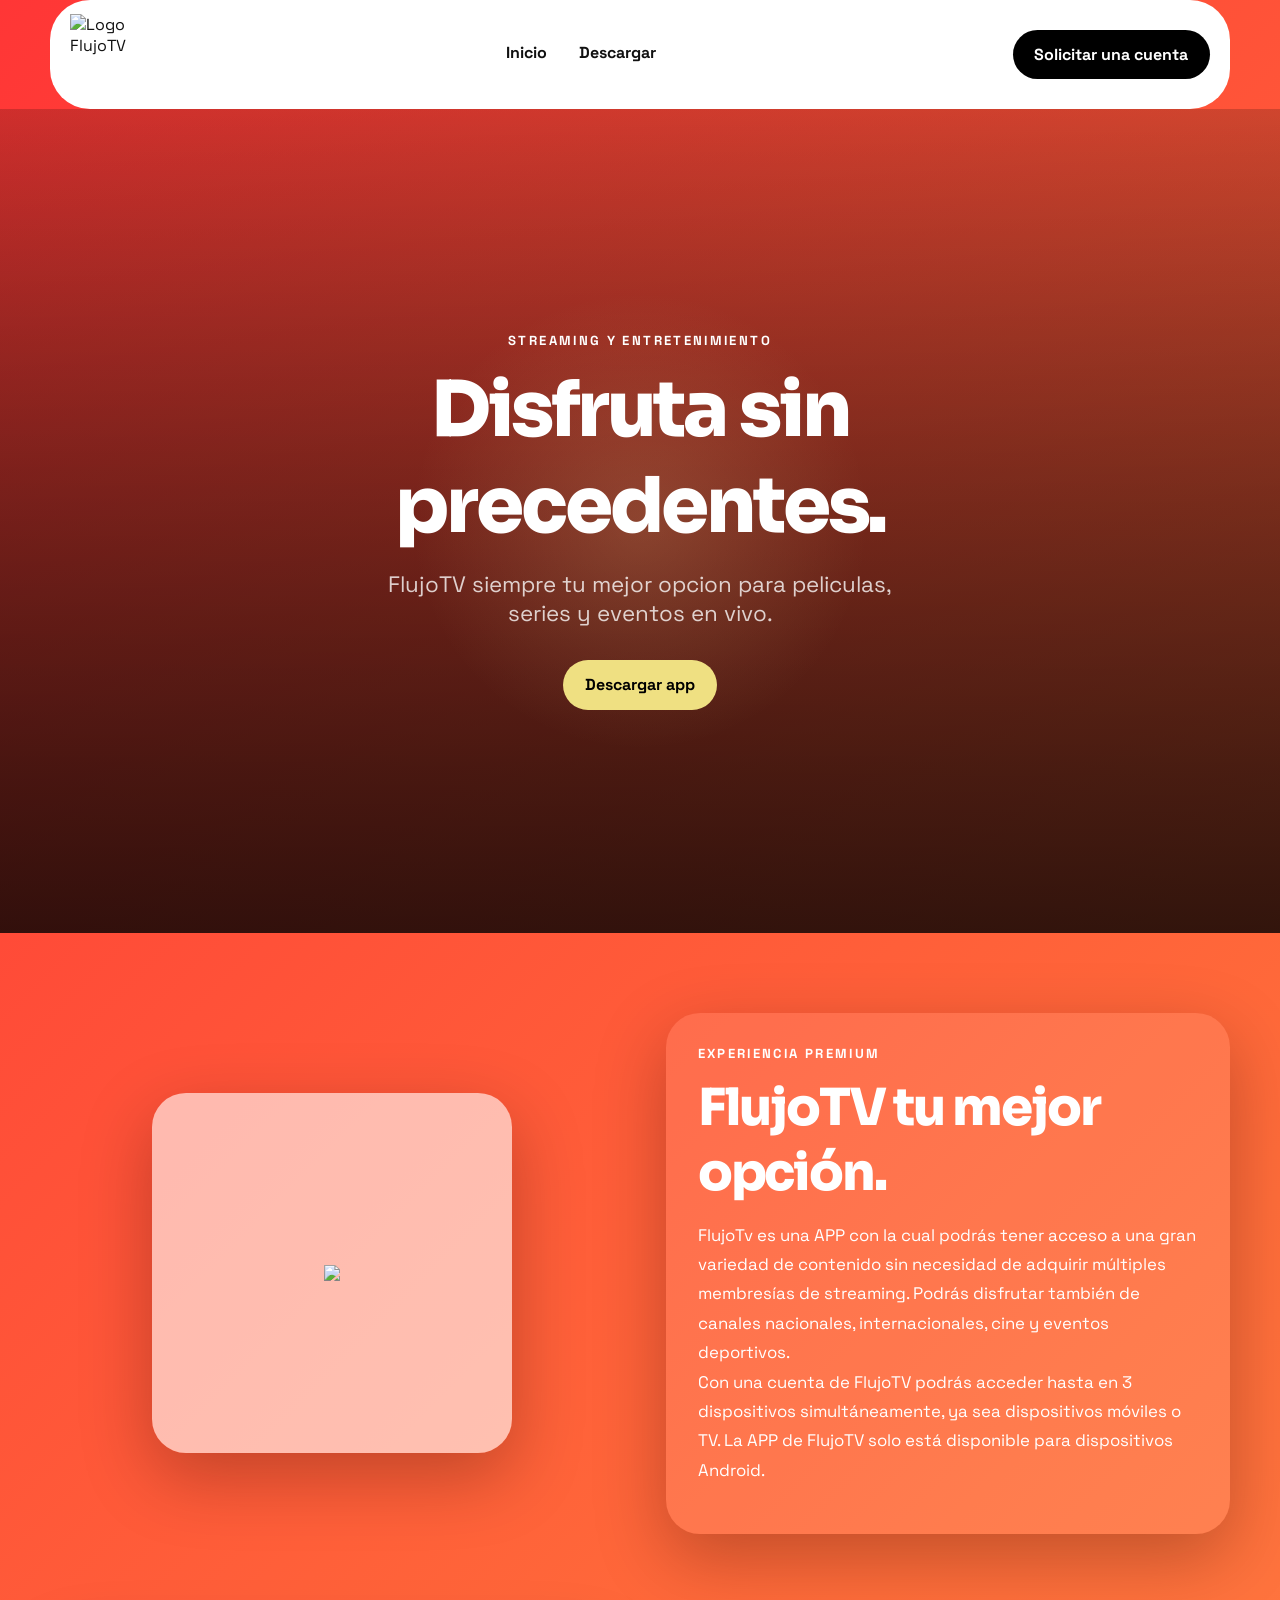
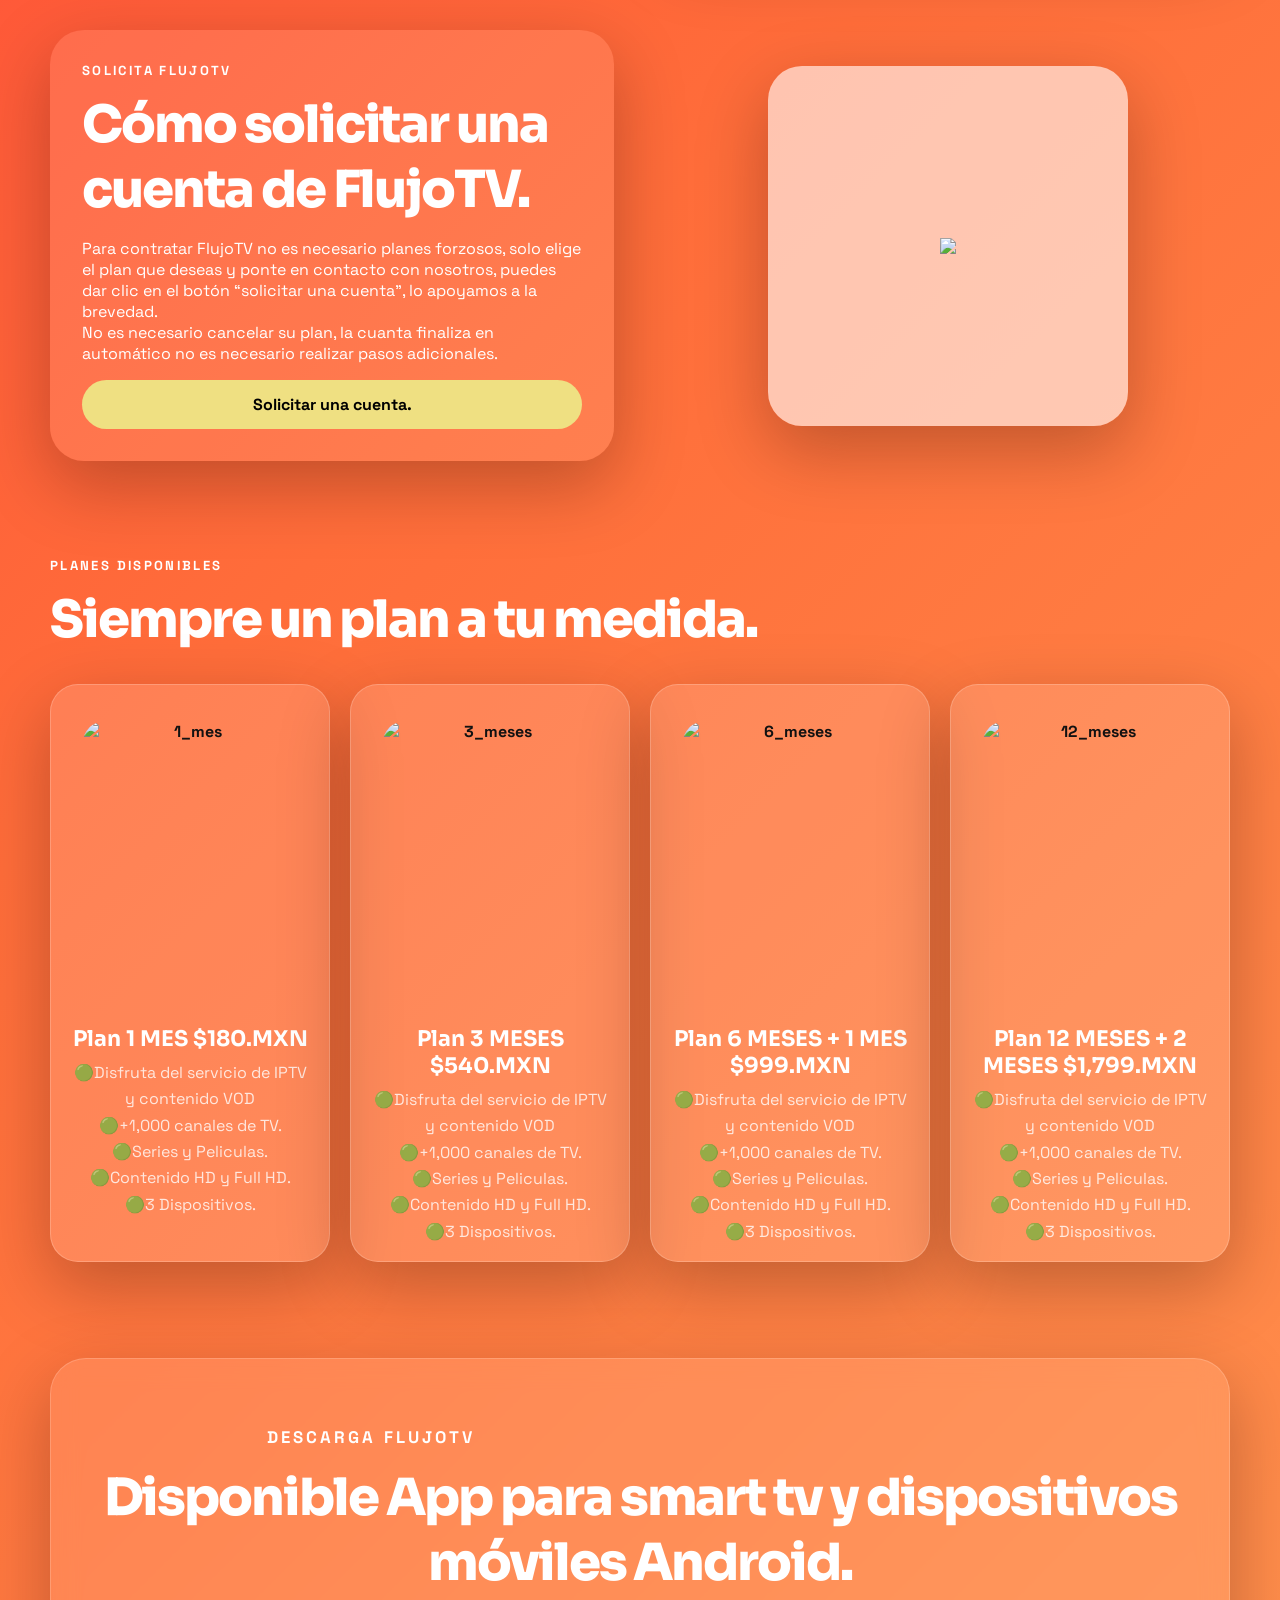
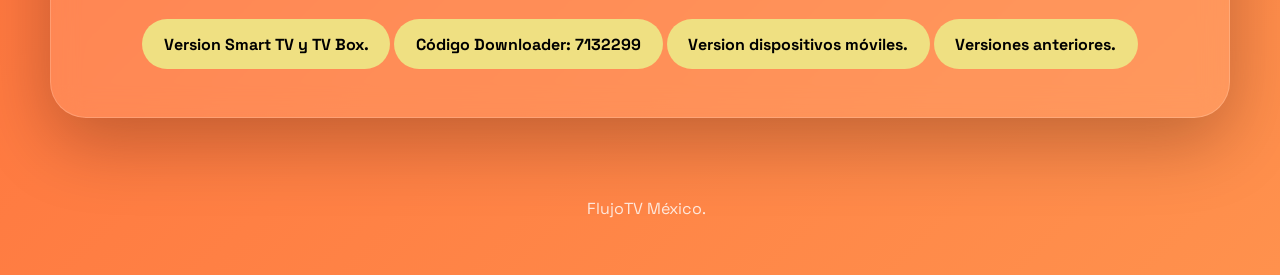
==== index.html @ bc8f72ea "Initial commit" ====
<!DOCTYPE html>
<html lang="es">
<head>
  
  <meta property="og:title" content="FlujoTV tú mejor opción."/>
  <meta property="og:descripcion" content="El mejor lugar para los amantes del streaming."/>
  <meta property="og:image" content="https://elstreaming.github.io/img/logo-1.png" />
  <meta property="og:url" content=""/>
  <meta property="og:type" content="website"/>
  <meta charset="UTF-8">

  <link rel="icon" type="image/png" href="img/logo-1.png">
  <meta name="viewport" content="width=device-width, initial-scale=1.0">
  <title>FlujoTV México | Entretenimiento sin limites</title>
 
  <link
    href="https://fonts.googleapis.com/css2?family=Space+Grotesk:wght@400;500;700&family=Sora:wght@600;700;800&display=swap"
    rel="stylesheet"
  >
  <link rel="stylesheet" href="styles.css">

</head>
<body>
  <header class="site-header">
    <a href="index.html"><img src="img/logo-menu.png" alt="Logo FlujoTV" class="brand-logo"></a>
    <nav class="site-nav" aria-label="Principal">
      <a href="index.html">Inicio</a>
      <a href="#descargar">Descargar</a>
    </nav>
    <a class="nav-cta" href="https://wa.me/5628398524">Solicitar una cuenta</a>
  </header>

  <main>
    <section class="hero" id="inicio">
      <div class="hero-overlay"></div>
      <div class="hero-content">
        <p class="eyebrow">Streaming y entretenimiento</p>
        <h1>Disfruta sin precedentes.</h1>
        <p class="hero-text">FlujoTV siempre tu mejor opcion para peliculas, series y eventos en vivo.</p>
        <div class="hero-actions">
          <a class="button button-primary" href="#descargar">Descargar app</a>
        </div>
      </div>
    </section>

    <section class="info-section" id="beneficios">
      <div class="content-grid">
        <article class="visual-card">
          <div class="visual-shape">
            <img src="img/logo-menu.png">
          </div>
        </article>
        <article class="text-card">
          <p class="eyebrow">Experiencia premium</p>
          <h2>FlujoTV tu mejor opción.</h2>
          <p>
            FlujoTv es una APP con la cual podrás tener acceso a una gran variedad de contenido sin necesidad de adquirir múltiples membresías de streaming. Podrás disfrutar también de canales nacionales, internacionales, cine y eventos deportivos. </br>
            Con una cuenta de FlujoTV podrás acceder hasta en 3 dispositivos simultáneamente, ya sea dispositivos móviles o TV. La APP de FlujoTV solo está disponible para dispositivos Android.
          </p>
        </article>
      </div>
    </section>

    <section class="info-section" alt="layout">
      <div class="content-grid">
        <article class="text-card">
          <p class="eyebrow">Solicita FlujoTV</p>
          <h2>Cómo solicitar una cuenta de FlujoTV.</h2>
          <p>
            Para contratar FlujoTV no es necesario planes forzosos, solo elige el plan que deseas y ponte en contacto con nosotros, puedes dar clic en el botón “solicitar una cuenta”, lo apoyamos a la brevedad.</br>
            No es necesario cancelar su plan, la cuanta finaliza en automático no es necesario realizar pasos adicionales. 
          </p>

          <a class="button button-primary" href="https://wa.me/5628398524">Solicitar una cuenta.</a>
        </article>
        <article class="visual-card">
          <div class="visual-shape">
            <img src="img/2.jpg">
          </div>
        </article>
      </div>
    </section>

    <section class="plans-section" id="planes">
      <div class="plans-header">
        <p class="eyebrow">Planes disponibles</p>
        <h2>Siempre un plan a tu medida.</h2>
      </div>

      <div class="plans-grid">
        <article class="plan-card">
          <div class="plan-image-placeholder"><img src="img/1-mes.png" alt="1_mes" class="planes"></div>
          <h3>Plan 1 MES $180.MXN</h3>
          <p>🟢Disfruta del servicio de IPTV y contenido VOD </br>
            🟢+1,000 canales de TV. </br>
            🟢Series y Peliculas.</br>
            🟢Contenido HD y Full HD.</br>
            🟢3 Dispositivos.
          </p>

        </article>

        <article class="plan-card">
          <div class="plan-image-placeholder"><img src="img/3-meses.png" alt="3_meses" class="planes"></div>
          <h3>Plan 3 MESES $540.MXN</h3>
          <p>🟢Disfruta del servicio de IPTV y contenido VOD </br>
            🟢+1,000 canales de TV. </br>
            🟢Series y Peliculas.</br>
            🟢Contenido HD y Full HD.</br>
            🟢3 Dispositivos.</p>
        </article>

        <article class="plan-card">
          <div class="plan-image-placeholder"><img src="img/6-meses.png" alt="6_meses" class="planes"></div>
          <h3>Plan 6 MESES + 1 MES $999.MXN</h3>
          <p>🟢Disfruta del servicio de IPTV y contenido VOD </br>
            🟢+1,000 canales de TV. </br>
            🟢Series y Peliculas.</br>
            🟢Contenido HD y Full HD.</br>
            🟢3 Dispositivos.</p>
        </article>

        <article class="plan-card">
          <div class="plan-image-placeholder"><img src="img/12-meses.png" alt="12_meses" class="planes"></div>
          <h3>Plan 12 MESES + 2 MESES $1,799.MXN</h3>
          <p>🟢Disfruta del servicio de IPTV y contenido VOD </br>
            🟢+1,000 canales de TV. </br>
            🟢Series y Peliculas.</br>
            🟢Contenido HD y Full HD.</br>
            🟢3 Dispositivos.</p>
        </article>
      </div>
    </section>

    <section class="download-section" id="descargar">
      <div class="download-panel">
        <p class="eyebrow">Descarga FlujoTV</p>
        <h2>Disponible App para smart tv y dispositivos móviles Android.</h2>
        
        <a class="button button-primary" href="#">Version Smart TV y TV Box.</a>
        <a class="button button-primary" href="#">Código Downloader: 7132299</a>
        <a class="button button-primary" href="#">Version dispositivos móviles.</a>
        <a class="button button-primary" href="descargas.html">Versiones anteriores.</a>
      </div>
    </section>
  </main>

  <footer class="site-footer">
    <div class="brand-dot small" aria-hidden="true"></div>
    <p>FlujoTV México.</p>
  </footer>

  <script src="script.js"></script>
</body>
</html>
---- styles.css ----
:root {
  --bg-top: #efe082;
  --bg-main: linear-gradient(135deg, #ff3636 0%, #ff6d3a 52%, #ff914d 100%);
  --surface: rgba(255, 255, 255, 0.1);
  --surface-strong: rgba(255, 255, 255, 0.16);
  --ink: #111111;
  --text-light: #ffffff;
  --muted-light: rgba(255, 255, 255, 0.78);
  --line: rgba(255, 255, 255, 0.18);
  --shadow: 0 24px 70px rgba(32, 7, 4, 0.28);
}

* {
  box-sizing: border-box;
}

html {
  scroll-behavior: smooth;
}

body {
  margin: 0;
  font-family: "Space Grotesk", sans-serif;
  color: var(--ink);
  background: var(--bg-main);
}

a {
  color: inherit;
  text-decoration: none;
}

img {
  max-width: 100%;
  display: block;
}

.site-header,
.info-section,
.plans-section,
.download-section,
.site-footer {
  width: min(1180px, calc(100% - 2rem));
  margin: 0 auto;
}

.site-header {
  position: sticky;
  top: 0;
  z-index: 10;
  display: flex;
  align-items: center;
  justify-content: space-between;
  gap: 1rem;
  min-height: 76px;
  padding: 0.9rem 1.25rem;
  background: rgb(255, 255, 255);
  border-radius: 40px;
}

.brand-logo {
  /*width: 38px;
  height: 38px;
  border-radius: 999px;
  background: #000000;
  flex: 0 0 auto;*/
  width: 80px;
  height: 80px;
  object-fit: contain;
  display: block;
}

.brand-logo.small {
  width: 22px;
  height: 22px;
}

.site-nav {
  display: flex;
  align-items: center;
  justify-content: center;
  gap: 2rem;
  flex: 1 1 auto;
  font-weight: 700;
}

.site-nav a {
  position: relative;
  padding-bottom: 0.25rem;
}

.site-nav a::after {
  content: "";
  position: absolute;
  left: 0;
  bottom: 0;
  width: 100%;
  height: 2px;
  transform: scaleX(0);
  transform-origin: center;
  background: #000;
  transition: transform 0.25s ease;
}

.site-nav a:hover::after,
.site-nav a:focus-visible::after {
  transform: scaleX(1);
}

.nav-cta,
.button {
  display: inline-flex;
  align-items: center;
  justify-content: center;
  min-height: 48px;
  padding: 0.9rem 1.35rem;
  border-radius: 999px;
  font-weight: 700;
  transition: transform 0.25s ease, background 0.25s ease, color 0.25s ease;
}

.nav-cta {
  background: #000;
  color: #fff;
}

.nav-cta:hover,
.button:hover,
.button:focus-visible {
  transform: translateY(-2px);
}

.hero {
  position: relative;
  min-height: calc(100vh - 76px);
  display: grid;
  place-items: center;
  text-align: center;
  overflow: hidden;
  background:
    linear-gradient(180deg, rgba(7, 4, 4, 0.12), rgba(7, 4, 4, 0.58)),
   /* url("https://images.unsplash.com/photo-1489599849927-2ee91cede3ba?auto=format&fit=crop&w=1600&q=80")*/
   url(img/hero.png)
      center center / cover no-repeat;
}

.hero-overlay {
  position: absolute;
  inset: 0;
  background:
    radial-gradient(circle at center, rgba(255, 209, 143, 0.18), transparent 30%),
    linear-gradient(180deg, rgba(0, 0, 0, 0.08), rgba(0, 0, 0, 0.55));
}

.hero-content {
  position: relative;
  z-index: 1;
  width: min(760px, calc(100% - 2rem));
  padding: 2rem 1rem;
  color: var(--text-light);
}

.eyebrow {
  margin: 0 0 0.8rem;
  font-size: 0.82rem;
  font-weight: 700;
  letter-spacing: 0.18em;
  text-transform: uppercase;
}

.hero h1,
.text-card h2,
.download-panel h2,
.plans-header h2 {
  margin: 0;
  font-family: "Sora", sans-serif;
  font-weight: 800;
  letter-spacing: -0.04em;
}

.hero h1 {
  font-size: clamp(2.8rem, 7vw, 4.8rem);
}

.hero-text {
  max-width: 32rem;
  margin: 1rem auto 0;
  color: var(--muted-light);
  font-size: clamp(1rem, 2vw, 1.4rem);
}

.hero-actions {
  display: flex;
  justify-content: center;
  gap: 1rem;
  margin-top: 2rem;
  flex-wrap: wrap;
}

.button-primary {
  background: #efe082;
  color: #000;
}

.button-secondary {
  border: 1px solid rgba(255, 255, 255, 0.36);
  background: rgba(255, 255, 255, 0.08);
  color: #fff;
}

.info-section {
  padding: 5rem 0 1rem;
}

.content-grid {
  display: grid;
  grid-template-columns: repeat(2, minmax(0, 1fr));
  gap: clamp(1.2rem, 4vw, 4rem);
  align-items: center;

}

.visual-card,
.text-card,
.download-panel {
  min-height: 320px;
}

.visual-card {
  display: grid;
  place-items: center;
}

.visual-shape {
  display: grid;
  place-items: center;
  width: min(100%, 360px);
  aspect-ratio: 1 / 1;
  padding: 2rem;
  border-radius: 34px;
  background: /*linear-gradient(135deg, #26c3f1 0%, #71d3c9 62%, #eefc72 100%)*/ rgba(255,255,255,0.6);
  box-shadow: var(--shadow);
}

.visual-shape span {
  font-size: clamp(1.1rem, 2vw, 1.7rem);
  text-align: center;
}

.text-card {
  display: flex;
  flex-direction: column;
  justify-content: center;
  /*color: #150b0a;*/
  color: #fff;
  padding: 1rem 0;

  /*Parte a modificar cuadro del informacion*/
  background: /*linear-gradient(135deg, #26c3f1 0%, #71d3c9 62%, #eefc72 100%)*/ rgba(255,255,255,0.1);
   border-radius: 34px;
   padding: 2rem;
   box-shadow: var(--shadow);
}

.text-card h2,
.download-panel h2,
.plans-header h2 {
  font-size: clamp(2rem, 4vw, 3.3rem);
}

.text-card p:last-child,
.download-panel p,
.plans-header p:last-child {
  max-width: 34rem;
  margin-top: 1rem;
  font-size: 1.05rem;
  line-height: 1.75;
}

.alt-layout .content-grid {
  grid-template-columns: repeat(2, minmax(0, 1fr));
}

.plans-section {
  padding: 5rem 0 1rem;
}

.plans-header {
  max-width: 760px;
  margin-bottom: 2rem;
  color: /*#180d0b*/ #ffffff;
}

.plans-grid {
  display: grid;
  grid-template-columns: repeat(4, minmax(0, 1fr));
  gap: 1.25rem;
}

.plan-card {
  padding: 1rem;
  border-radius: 28px;
  background: rgba(255, 255, 255, 0.14);
  border: 1px solid rgba(255, 255, 255, 0.2);
  box-shadow: var(--shadow);
  color: #fff;
  text-align: center;
}

.plan-card h3 {
  margin: 1rem 0 0.5rem;
  font-family: "Sora", sans-serif;
  font-size: 1.35rem;
}

.plan-card p {
  margin: 0;
  color: rgba(255, 255, 255, 0.8);
  line-height: 1.65;
  
}

.plan-image-placeholder {
  display: grid;
  place-items: center;
  aspect-ratio: 4 / 5;
  width: 100%;
  border-radius: 22px;
  background: /*linear-gradient(135deg, #28c5f0 0%, #74d1c7 60%, #ebff86 100%)*/ transparent;
  color: #111;
  font-weight: 700;
  text-align: center;
  padding: 1rem;
}
.planes{
  width: 100%;
  aspect-ratio: 4 / 5;
  object-fit: cover;
  border-radius: 22px;
  display: block;
}

.download-section {
  padding: 5rem 0 4rem;
}

.download-panel {
  padding: clamp(1.6rem, 4vw, 3rem);
  border: 1px solid var(--line);
  border-radius: 36px;
  background: var(--surface);
  backdrop-filter: blur(14px);
  color: #fff;
  box-shadow: var(--shadow);
  text-align: center;


}

.download-panel .button-primary {
  margin-top: 1.5rem;
}

.site-footer {
  display: flex;
  align-items: center;
  justify-content: center;
  gap: 0.75rem;
  padding: 0 0 2.5rem;
  color: rgba(255, 255, 255, 0.82);
}

@media (max-width: 860px) {
  .site-header {
    flex-wrap: wrap;
    justify-content: center;
    text-align: center;
  }

  .site-nav {
    order: 3;
    width: 100%;
    gap: 1.2rem;
    flex-wrap: wrap;
  }

  .content-grid,
  .alt-layout .content-grid {
    grid-template-columns: 1fr;
  }

  .plans-grid {
    grid-template-columns: repeat(2, minmax(0, 1fr));
    
  }

  .text-card,
  .visual-card {
    min-height: auto;
  }

  .alt-layout .visual-card {
    order: -1;
  }
}

@media (max-width: 560px) {
  .site-header,
  .info-section,
  .plans-section,
  .download-section,
  .site-footer {
    width: min(100%, calc(100% - 1rem));
  }

  .site-header {
    padding-inline: 0.85rem;
  }

  .site-nav {
    gap: 0.8rem 1.1rem;
    font-size: 0.95rem;
  }

  .nav-cta,
  .button {
    width: 100%;
  }

  .hero {
    min-height: 82vh;
  }

  .hero-content {
    padding: 2rem 0.25rem;
  }

  .text-card h2,
  .plans-header h2,
  .download-panel h2 {
    font-size: 1.9rem;
  }

  .plans-grid {
    grid-template-columns: 1fr;
  }
}
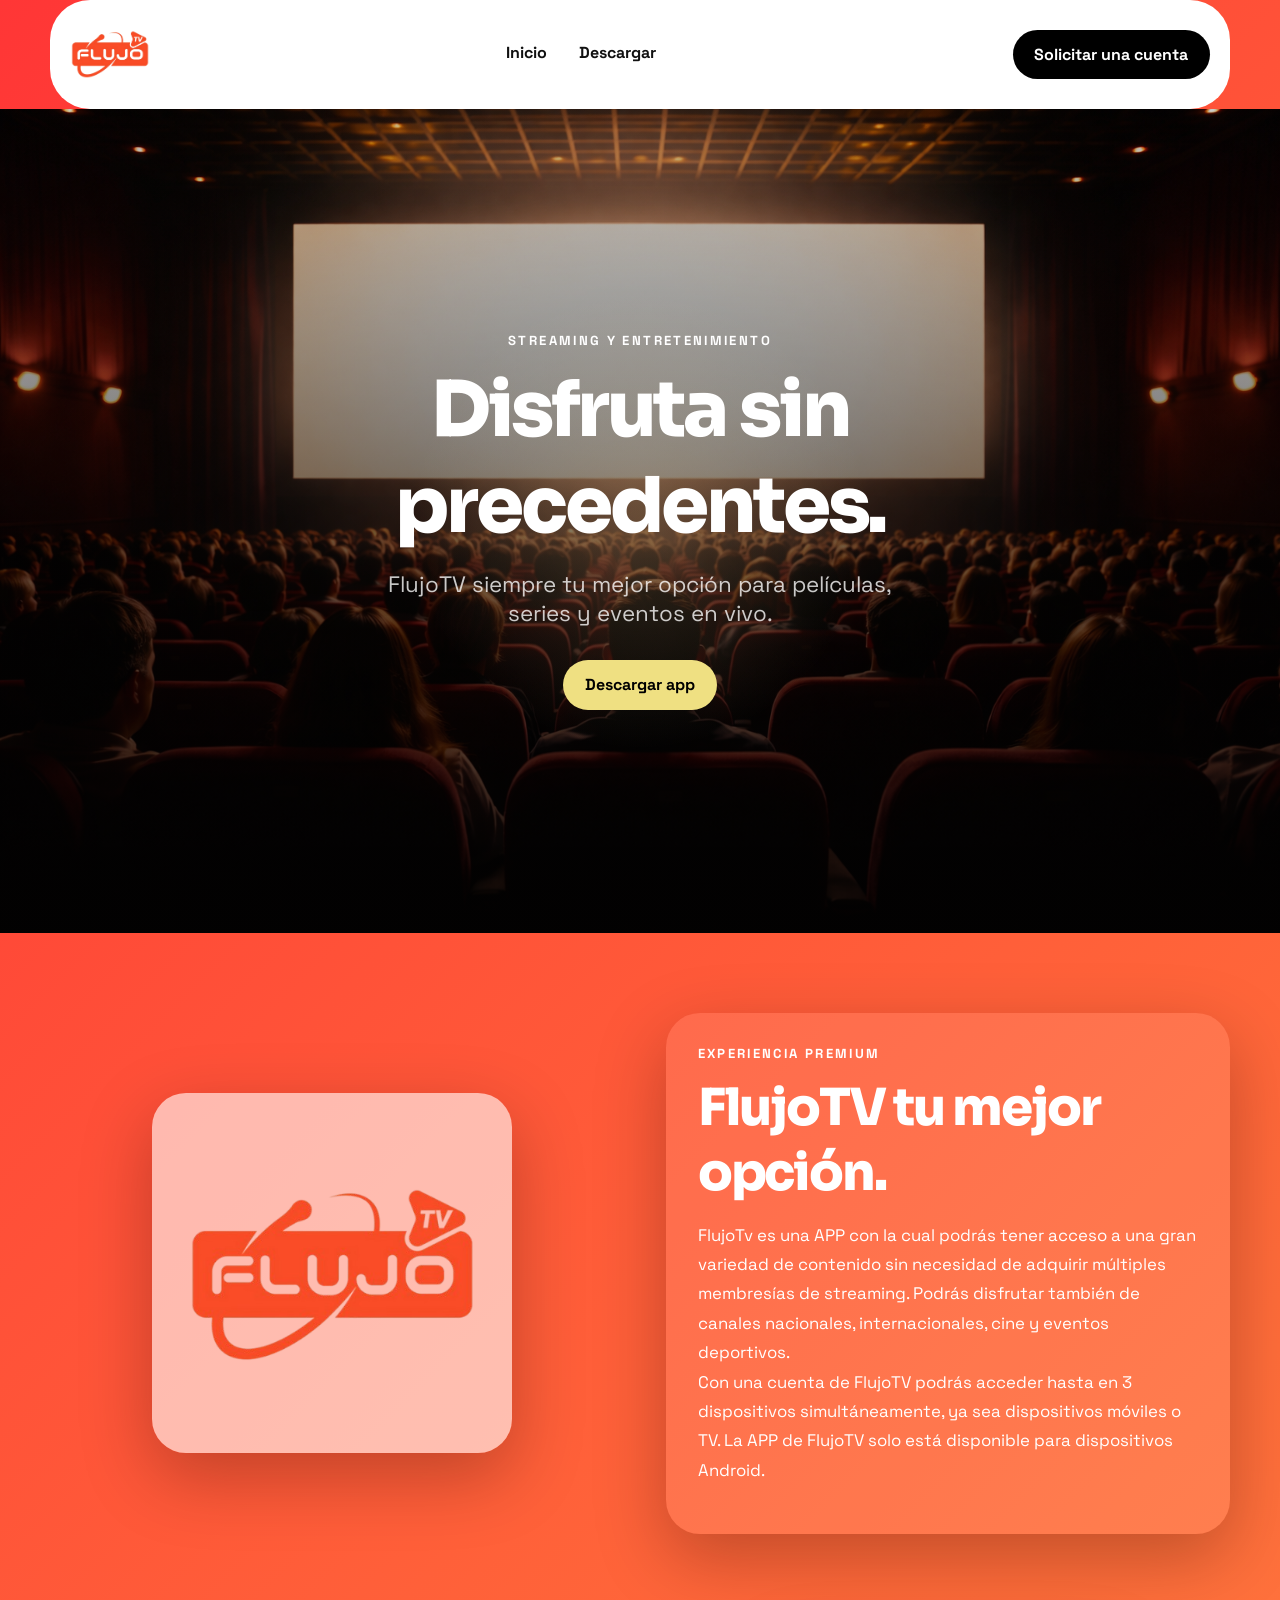
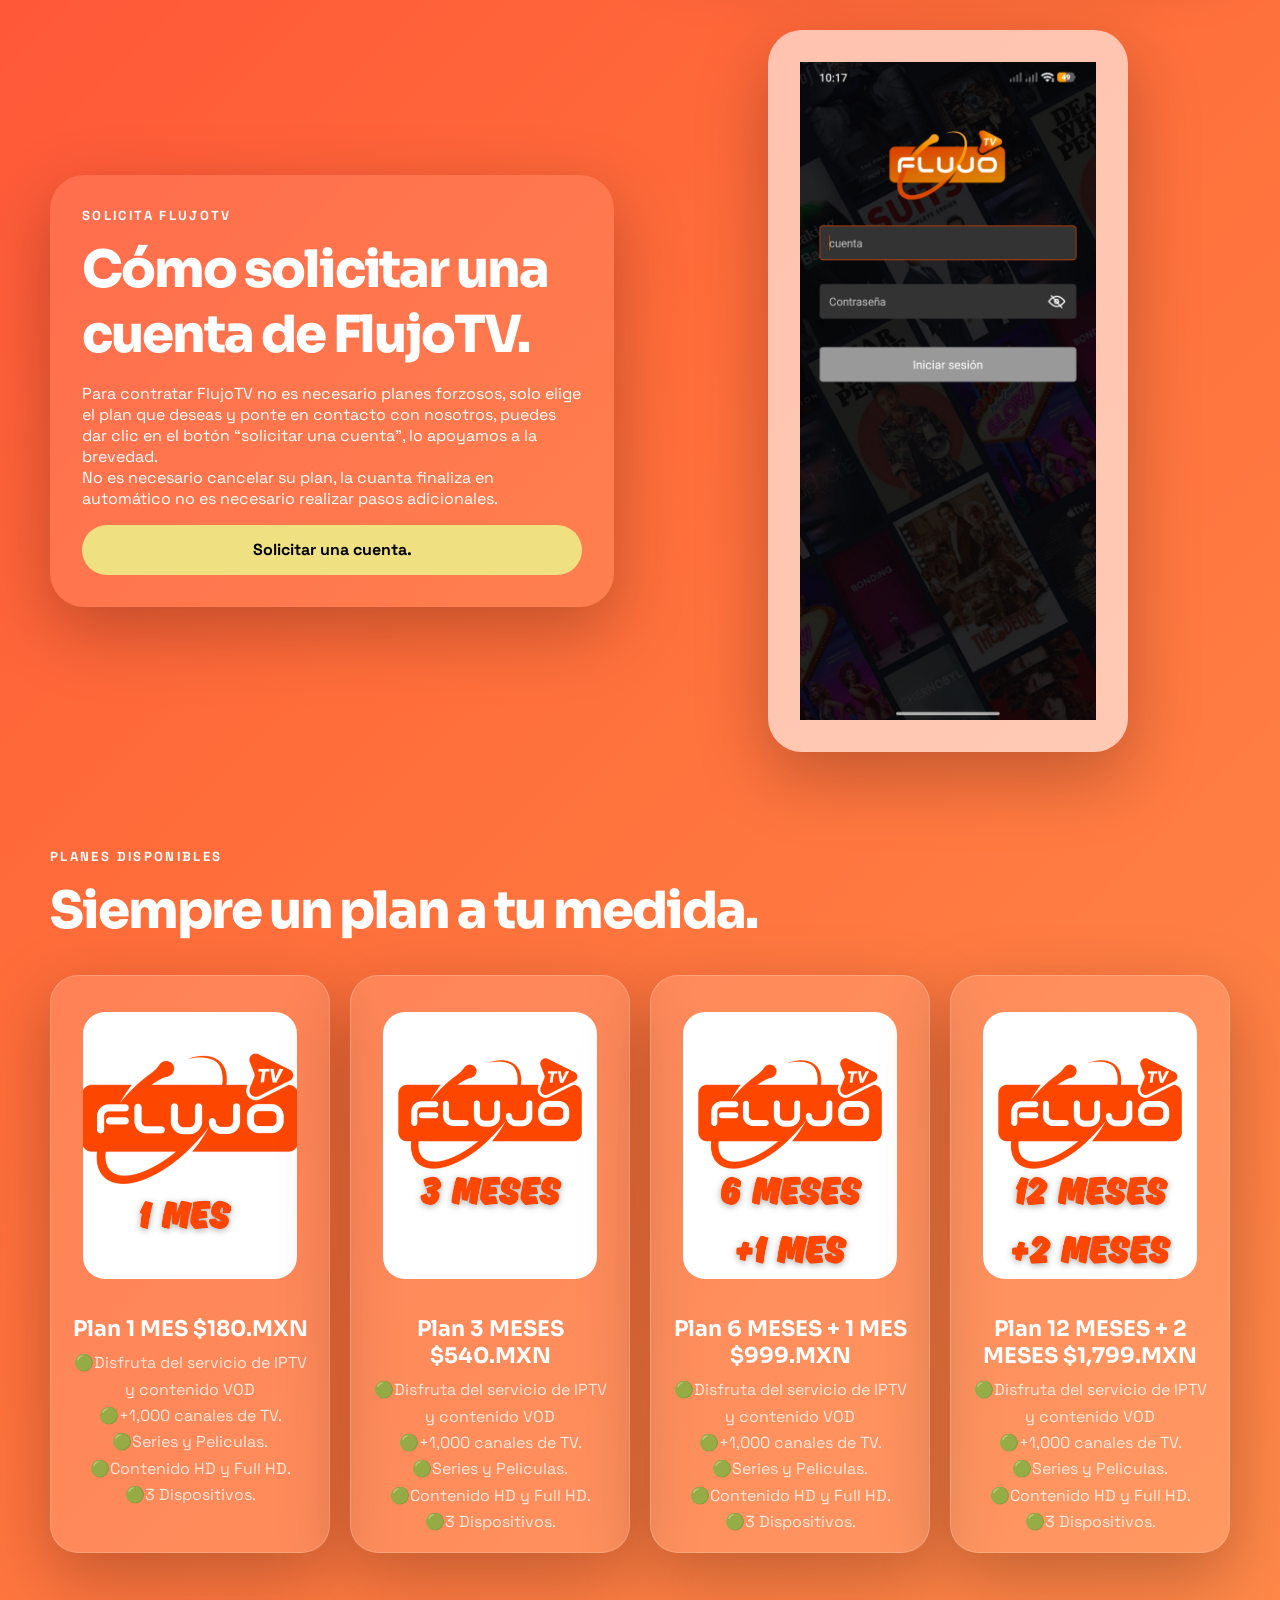
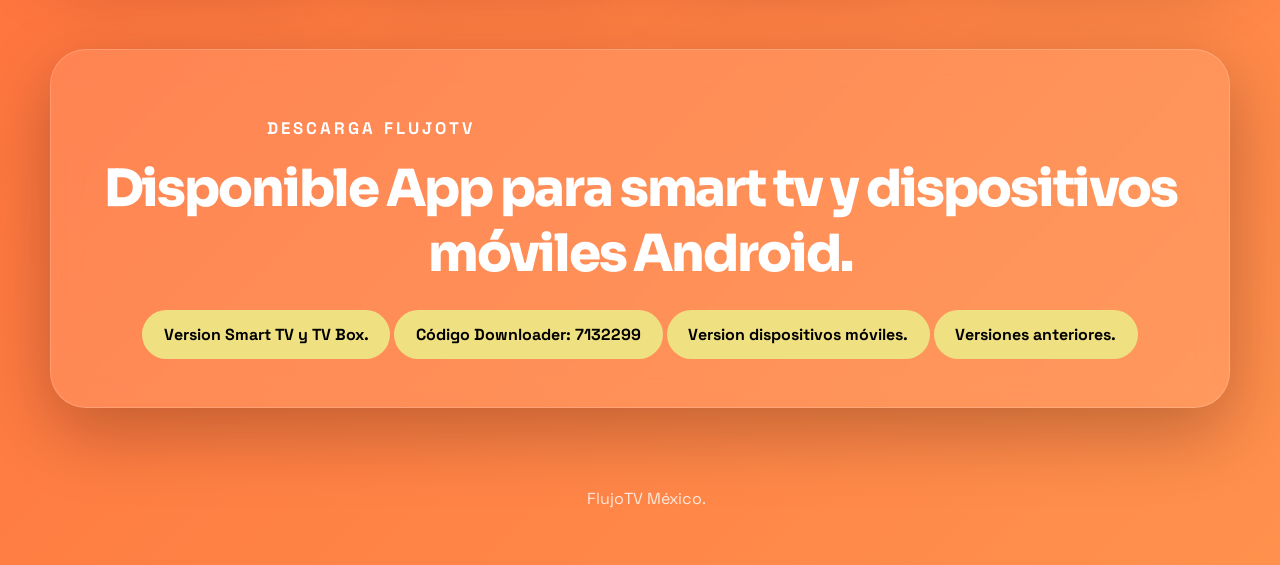
==== commit 0c0ef83f: "Update index.html" ====
--- a/index.html
+++ b/index.html
@@ -36,7 +36,7 @@
       <div class="hero-content">
         <p class="eyebrow">Streaming y entretenimiento</p>
         <h1>Disfruta sin precedentes.</h1>
-        <p class="hero-text">FlujoTV siempre tu mejor opcion para peliculas, series y eventos en vivo.</p>
+        <p class="hero-text">FlujoTV siempre tu mejor opción para películas, series y eventos en vivo.</p>
         <div class="hero-actions">
           <a class="button button-primary" href="#descargar">Descargar app</a>
         </div>
